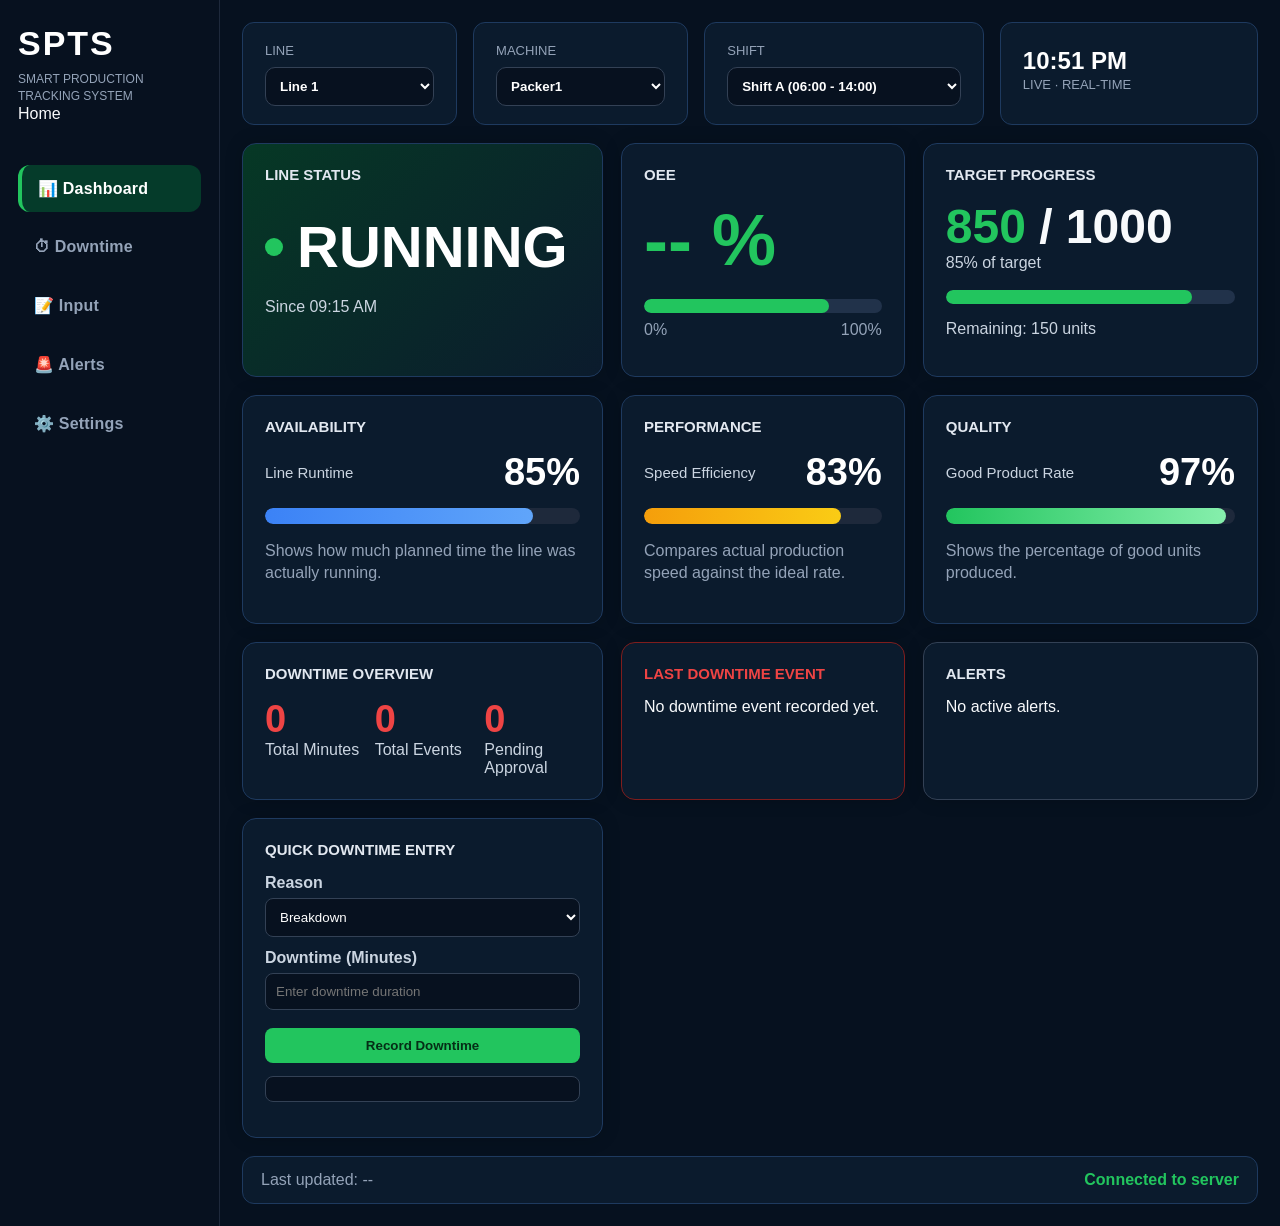
==== frontend/line.html @ 9ac6e08d "Completed Line UI, Supervisor, Manager dashboards" ====
<!DOCTYPE html>
<html lang="en">
<head>
  <meta charset="UTF-8" />
  <meta name="viewport" content="width=device-width, initial-scale=1.0" />
  <title>SPTS Line UI</title>
  <link rel="stylesheet" href="style.css" />
</head>
<body class="line-page">

  <aside class="line-sidebar">
    <div class="brand">
      <div class="brand-logo">SPTS</div>
      <div class="brand-subtitle">Smart Production<br />Tracking System</div>
    </div>
Home</a>
  <nav class="side-nav">
  <a class="active" href="#dashboard">📊 Dashboard</a>
  <a href="#downtime">⏱ Downtime</a>
  <a href="#input">📝 Input</a>
  <a href="#alerts">🚨 Alerts</a>
  <a href="#settings">⚙️ Settings</a>
</nav>
  </aside>

  <main class="line-main">

    <section class="top-bar" id="dashboard">
  <div class="top-card">
    <span>Line</span>
    <select id="selectedLine" onchange="updateMachineOptions(); loadLineUI();">
      <option value="Line1">Line 1</option>
      <option value="Line2">Line 2</option>
      <option value="Line3">Line 3</option>
    </select>
  </div>

  <div class="top-card">
    <span>Machine</span>
    <select id="selectedMachine">
      <option value="Packer1">Packer 1</option>
      <option value="Mixer1">Mixer 1</option>
      <option value="Filler1">Filler 1</option>
    </select>
  </div>

  <div class="top-card">
    <span>Shift</span>
    <select id="selectedShift">
      <option value="A">Shift A (06:00 - 14:00)</option>
      <option value="B">Shift B (14:00 - 22:00)</option>
      <option value="C">Shift C (22:00 - 06:00)</option>
    </select>
  </div>

  <div class="top-card live-card">
    <strong id="currentTime">--:--</strong>
    <span>LIVE · Real-time</span>
  </div>
</section>

    <section class="line-grid">

      <div class="panel status-panel">
        <div class="panel-title">Line Status</div>
        <div class="status-large" id="lineStatus">
  <span class="pulse-dot"></span>
  RUNNING
</div>
        <div class="status-sub">Since 09:15 AM</div>
      </div>

      <div class="panel oee-panel">
        <div class="panel-title">OEE</div>
        <div class="oee-number" id="oeeDisplay">-- %</div>
        <div class="progress-track">
          <div class="progress-fill" id="oeeProgress"></div>
        </div>
        <div class="progress-labels">
          <span>0%</span>
          <span>100%</span>
        </div>
      </div>

      <div class="panel target-panel">
        <div class="panel-title">Target Progress</div>
        <div class="target-number"><span>850</span> / 1000</div>
        <div class="target-sub">85% of target</div>
        <div class="progress-track">
          <div class="progress-fill target-fill"></div>
        </div>
        <p>Remaining: 150 units</p>
      </div>

      <div class="panel kpi-bar-panel">
  <div class="panel-title">Availability</div>
  <div class="kpi-row">
    <span>Line Runtime</span>
    <strong id="availabilityValue">85%</strong>
  </div>
  <div class="kpi-track">
    <div class="kpi-fill availability-fill" style="width: 85%;"></div>
  </div>
  <p>Shows how much planned time the line was actually running.</p>
</div>

      <div class="panel kpi-bar-panel">
  <div class="panel-title">Performance</div>
  <div class="kpi-row">
    <span>Speed Efficiency</span>
    <strong id="performanceValue">83%</strong>
  </div>
  <div class="kpi-track">
    <div class="kpi-fill performance-fill" style="width: 83%;"></div>
  </div>
  <p>Compares actual production speed against the ideal rate.</p>
</div>

      <div class="panel kpi-bar-panel">
  <div class="panel-title">Quality</div>
  <div class="kpi-row">
    <span>Good Product Rate</span>
    <strong id="qualityValue">97%</strong>
  </div>
  <div class="kpi-track">
    <div class="kpi-fill quality-fill" style="width: 97%;"></div>
  </div>
  <p>Shows the percentage of good units produced.</p>
</div>

      <div class="panel downtime-panel" id="downtime">
  <div class="panel-title">Downtime Overview</div>
  <div class="downtime-stats">
    <div>
      <strong id="downtime">0</strong>
      <span>Total Minutes</span>
    </div>
    <div>
      <strong id="totalEvents">0</strong>
      <span>Total Events</span>
    </div>
    <div>
      <strong id="pending">0</strong>
      <span>Pending Approval</span>
    </div>
  </div>
</div>

<div class="panel last-event-panel">
  <div class="panel-title danger">Last Downtime Event</div>
  <div id="latestEventBox">
    <p>No downtime event recorded yet.</p>
  </div>
</div>

<div class="panel alerts-panel" id="alerts">
  <div class="panel-title">Alerts</div>
  <div id="alertsBox">
    <p>No active alerts.</p>
  </div>
</div>

<div class="panel input-panel" id="input">
  <div class="panel-title">Quick Downtime Entry</div>

 

  <label>Reason</label>
  <select id="reason_code">
    <option>Breakdown</option>
    <option>Changeover</option>
    <option>Material Shortage</option>
    <option>Minor Stop</option>
  </select>

  <label>Downtime (Minutes)</label>
  <input id="minutes" type="number" placeholder="Enter downtime duration" />

  <button onclick="quickDowntime()">Record Downtime</button>

  <pre id="lineResult"></pre>
</div>

</section>

<footer class="line-footer">
  <span id="lastUpdated">Last updated: --</span>
  <span class="connected">Connected to server</span>
</footer>

</main>

<script src="script.js"></script>
</body>
</html>
---- frontend/style.css ----
/* -----------------------------
   General Pages
----------------------------- */
body {
  font-family: Arial, sans-serif;
  background: #f4f6f8;
  margin: 0;
  padding: 0;
  color: #222;
}

.container {
  max-width: 1000px;
  margin: 40px auto;
  padding: 20px;
}

h1 {
  margin-bottom: 8px;
}

.subtitle {
  margin-top: 0;
  margin-bottom: 30px;
  color: #666;
}

.card-grid {
  display: grid;
  grid-template-columns: repeat(auto-fit, minmax(240px, 1fr));
  gap: 20px;
}

.card-link {
  text-decoration: none;
  color: inherit;
}

.card {
  background: linear-gradient(135deg, #102033, #1e3a5f);
  color: #ffffff;
  border-radius: 12px;
  padding: 24px;
  box-shadow: 0 2px 10px rgba(0, 0, 0, 0.12);
  transition: transform 0.15s ease, box-shadow 0.15s ease;
  text-align: center;
}

.card h2,
.card p {
  color: #ffffff;
}

.card:hover {
  transform: translateY(-3px);
  box-shadow: 0 4px 14px rgba(0, 0, 0, 0.18);
}

.form-card,
.result-card,
.table-card {
  background: white;
  border-radius: 12px;
  padding: 24px;
  margin-top: 20px;
  box-shadow: 0 2px 10px rgba(0, 0, 0, 0.08);
}

label {
  display: block;
  margin-top: 12px;
  margin-bottom: 6px;
  font-weight: bold;
}

input,
select,
button,
textarea {
  width: 100%;
  padding: 10px;
  border: 1px solid #ccc;
  border-radius: 8px;
  box-sizing: border-box;
}

button {
  margin-top: 18px;
  background: #1f6feb;
  color: white;
  border: none;
  cursor: pointer;
  font-weight: bold;
}

button:hover {
  background: #1557b0;
}

.nav-link {
  display: inline-block;
  margin-bottom: 20px;
  color: #1f6feb;
  text-decoration: none;
}

pre {
  background: #f7f7f7;
  padding: 12px;
  border-radius: 8px;
  overflow-x: auto;
}

table {
  width: 100%;
  border-collapse: collapse;
  margin-top: 12px;
}

th,
td {
  border: 1px solid #ddd;
  padding: 10px;
  text-align: left;
}

th {
  background: #f0f3f6;
}

.status-approved {
  color: green;
  font-weight: bold;
}

.status-pending {
  color: #c27c00;
  font-weight: bold;
}

/* -----------------------------
   Line UI Page
----------------------------- */
body.line-page {
  background: #06111f;
  color: #f8fafc;
  display: flex;
  min-height: 100vh;
}

.line-sidebar {
  width: 220px;
  background: #07111f;
  border-right: 1px solid #1e293b;
  padding: 24px 18px;
  box-sizing: border-box;
}

.brand-logo {
  font-size: 34px;
  font-weight: 900;
  letter-spacing: 2px;
  color: #ffffff;
}

.brand-logo::after {
  content: "";
  color: #22c55e;
}

.brand-subtitle {
  margin-top: 8px;
  font-size: 12px;
  line-height: 1.4;
  color: #94a3b8;
  text-transform: uppercase;
}

.side-nav {
  margin-top: 42px;
  display: flex;
  flex-direction: column;
  gap: 12px;
}

.side-nav a {
  color: #94a3b8;
  text-decoration: none;
  padding: 14px 16px;
  border-radius: 12px;
}

.side-nav a.active,
.side-nav a:hover {
  background: #053b2a;
  color: #ffffff;
  border-left: 4px solid #22c55e;
}

.line-main {
  flex: 1;
  padding: 22px;
  box-sizing: border-box;
}

.top-bar {
  display: grid;
  grid-template-columns: 1fr 1fr 1.3fr 1.2fr;
  gap: 16px;
  margin-bottom: 18px;
}

.top-card {
  background: #0b1b2d;
  border: 1px solid #1e3a5f;
  border-radius: 12px;
  padding: 18px 22px;
}

.top-card span {
  color: #94a3b8;
  font-size: 13px;
  text-transform: uppercase;
}

.top-card strong {
  display: block;
  margin-top: 6px;
  font-size: 24px;
}

.live-card strong {
  color: #ffffff;
}

.line-grid {
  display: grid;
  grid-template-columns: 1.4fr 1.1fr 1.3fr;
  gap: 18px;
}

.panel {
  background: #0b1b2d;
  border: 1px solid #1e3a5f;
  border-radius: 14px;
  padding: 22px;
  box-sizing: border-box;
  box-shadow: 0 0 18px rgba(0, 0, 0, 0.18);
}

.panel-title {
  font-size: 15px;
  font-weight: 700;
  text-transform: uppercase;
  color: #e2e8f0;
  margin-bottom: 16px;
}

.panel-title.danger {
  color: #ef4444;
}

.status-panel {
  background: linear-gradient(135deg, #063825, #0b1b2d);
  min-height: 210px;
}

.status-large {
  font-size: 58px;
  font-weight: 900;
  margin-top: 30px;
  color: #ffffff;
}

.status-sub {
  margin-top: 18px;
  color: #cbd5e1;
}

.oee-number {
  font-size: 72px;
  font-weight: 900;
  color: #22c55e;
}

.progress-track {
  height: 14px;
  background: #21324a;
  border-radius: 999px;
  overflow: hidden;
  margin-top: 18px;
}

.progress-fill {
  width: 78%;
  height: 100%;
  background: #22c55e;
  border-radius: 999px;
}

.target-fill {
  width: 85%;
}

.progress-labels {
  display: flex;
  justify-content: space-between;
  color: #94a3b8;
  margin-top: 8px;
}

.target-number {
  font-size: 48px;
  font-weight: 900;
}

.target-number span {
  color: #22c55e;
}

.target-sub,
.target-panel p {
  color: #cbd5e1;
}

.metric-panel {
  min-height: 210px;
}

.circle-metric {
  width: 120px;
  height: 120px;
  border-radius: 50%;
  display: grid;
  place-items: center;
  margin: 12px auto 18px;
  font-size: 32px;
  font-weight: 800;
  border: 12px solid;
}

.circle-metric.blue {
  border-color: #3b82f6;
}

.circle-metric.yellow {
  border-color: #f59e0b;
}

.circle-metric.green {
  border-color: #22c55e;
}

.metric-panel p {
  color: #cbd5e1;
  margin: 8px 0;
}

.downtime-panel {
  grid-column: span 1;
}

.downtime-stats {
  display: grid;
  grid-template-columns: repeat(3, 1fr);
  gap: 14px;
}

.downtime-stats strong {
  display: block;
  font-size: 38px;
  color: #ef4444;
}

.downtime-stats span {
  color: #cbd5e1;
}

.last-event-panel {
  border-color: #7f1d1d;
}

.alerts-panel {
  border-color: #334155;
}

.input-panel {
  grid-column: span 1;
}

.input-panel label {
  color: #cbd5e1;
}

.input-panel input,
.input-panel select {
  background: #07111f;
  color: #ffffff;
  border: 1px solid #334155;
}

.input-panel button {
  background: #22c55e;
  color: #052e16;
}

.input-panel button:hover {
  background: #16a34a;
}

.input-panel pre {
  background: #07111f;
  color: #e2e8f0;
  border: 1px solid #334155;
  max-height: 180px;
}

.line-footer {
  margin-top: 18px;
  background: #0b1b2d;
  border: 1px solid #1e3a5f;
  border-radius: 12px;
  padding: 14px 18px;
  display: flex;
  justify-content: space-between;
  color: #94a3b8;
}

.connected {
  color: #22c55e;
  font-weight: bold;
}

.status {
  padding: 10px 18px;
  border-radius: 999px;
  font-weight: bold;
}

.status.running {
  background: #064e3b;
  color: #86efac;
}

.status.stopped {
  background: #7f1d1d;
  color: #fecaca;
}

@media (max-width: 1100px) {
  body.line-page {
    flex-direction: column;
  }

  .line-sidebar {
    width: 100%;
  }

  .top-bar,
  .line-grid {
    grid-template-columns: 1fr;
  }
}
/* Sidebar menu polish */
.side-nav a {
  display: flex;
  align-items: center;
  gap: 10px;
  font-weight: 600;
  letter-spacing: 0.2px;
}

/* Animated running status */
.status-large {
  display: flex;
  align-items: center;
  gap: 14px;
}

.pulse-dot {
  width: 18px;
  height: 18px;
  background: #22c55e;
  border-radius: 50%;
  display: inline-block;
  box-shadow: 0 0 0 rgba(34, 197, 94, 0.7);
  animation: pulseRunning 1.4s infinite;
}

@keyframes pulseRunning {
  0% {
    box-shadow: 0 0 0 0 rgba(34, 197, 94, 0.7);
  }
  70% {
    box-shadow: 0 0 0 18px rgba(34, 197, 94, 0);
  }
  100% {
    box-shadow: 0 0 0 0 rgba(34, 197, 94, 0);
  }
}
/* Sidebar menu polish */
.side-nav a {
  display: flex;
  align-items: center;
  gap: 10px;
  font-weight: 600;
  letter-spacing: 0.2px;
}

/* Animated running status */
.status-large {
  display: flex;
  align-items: center;
  gap: 14px;
}

.pulse-dot {
  width: 18px;
  height: 18px;
  background: #22c55e;
  border-radius: 50%;
  display: inline-block;
  box-shadow: 0 0 0 rgba(34, 197, 94, 0.7);
  animation: pulseRunning 1.4s infinite;
}

@keyframes pulseRunning {
  0% { box-shadow: 0 0 0 0 rgba(34, 197, 94, 0.7); }
  70% { box-shadow: 0 0 0 18px rgba(34, 197, 94, 0); }
  100% { box-shadow: 0 0 0 0 rgba(34, 197, 94, 0); }
}

.red-dot {
  background: #ef4444;
  animation: pulseAlert 1.2s infinite;
}

@keyframes pulseAlert {
  0% { box-shadow: 0 0 0 0 rgba(239, 68, 68, 0.8); }
  70% { box-shadow: 0 0 0 18px rgba(239, 68, 68, 0); }
  100% { box-shadow: 0 0 0 0 rgba(239, 68, 68, 0); }
}
.top-card select {
  width: 100%;
  margin-top: 8px;
  background: #07111f;
  color: #ffffff;
  border: 1px solid #334155;
  border-radius: 10px;
  padding: 10px;
  font-weight: bold;
}

.kpi-bar-panel {
  min-height: 210px;
}

.kpi-row {
  display: flex;
  justify-content: space-between;
  align-items: center;
  margin-bottom: 14px;
}

.kpi-row span {
  color: #cbd5e1;
  font-size: 15px;
}

.kpi-row strong {
  font-size: 38px;
  color: #ffffff;
}

.kpi-track {
  height: 16px;
  background: #1e293b;
  border-radius: 999px;
  overflow: hidden;
  margin-bottom: 14px;
}

.kpi-fill {
  height: 100%;
  border-radius: 999px;
}

.availability-fill {
  background: linear-gradient(90deg, #3b82f6, #60a5fa);
}

.performance-fill {
  background: linear-gradient(90deg, #f59e0b, #facc15);
}

.quality-fill {
  background: linear-gradient(90deg, #22c55e, #86efac);
}

.kpi-bar-panel p {
  color: #94a3b8;
  line-height: 1.4;
}
/* -----------------------------
   Manager Dashboard
----------------------------- */
body.manager-page {
  background: #f4f6f8;
  color: #111827;
}

.manager-container {
  max-width: 1200px;
  margin: 30px auto;
  padding: 20px;
}

.manager-header {
  display: flex;
  justify-content: space-between;
  align-items: center;
  background: #ffffff;
  border-radius: 14px;
  padding: 24px;
  box-shadow: 0 2px 12px rgba(0, 0, 0, 0.08);
}

.manager-header h1 {
  margin: 0;
}

.manager-header p {
  color: #6b7280;
  margin-bottom: 0;
}

.manager-header button {
  max-width: 220px;
}

.manager-kpi-grid {
  display: grid;
  grid-template-columns: repeat(4, 1fr);
  gap: 18px;
  margin-top: 22px;
}

.manager-kpi-card {
  background: #ffffff;
  border-radius: 14px;
  padding: 22px;
  box-shadow: 0 2px 12px rgba(0, 0, 0, 0.07);
  border-left: 6px solid #1f6feb;
}

.manager-kpi-card span {
  color: #6b7280;
  font-weight: bold;
  text-transform: uppercase;
  font-size: 13px;
}

.manager-kpi-card strong {
  display: block;
  font-size: 34px;
  margin-top: 10px;
}

.manager-kpi-card p {
  color: #6b7280;
  margin-bottom: 0;
}

.manager-panel {
  background: #ffffff;
  border-radius: 14px;
  padding: 24px;
  margin-top: 22px;
  box-shadow: 0 2px 12px rgba(0, 0, 0, 0.07);
}

.manager-panel h2 {
  margin-top: 0;
}

.manager-table {
  width: 100%;
  border-collapse: collapse;
}

.manager-table th {
  background: #0f172a;
  color: white;
}

.manager-table td,
.manager-table th {
  padding: 12px;
  border: 1px solid #e5e7eb;
}

.badge-good {
  color: #166534;
  background: #dcfce7;
  padding: 6px 10px;
  border-radius: 999px;
  font-weight: bold;
}

.badge-warning {
  color: #92400e;
  background: #fef3c7;
  padding: 6px 10px;
  border-radius: 999px;
  font-weight: bold;
}

.badge-danger {
  color: #991b1b;
  background: #fee2e2;
  padding: 6px 10px;
  border-radius: 999px;
  font-weight: bold;
}

.insight-panel {
  border-left: 6px solid #22c55e;
}

@media (max-width: 900px) {
  .manager-header {
    flex-direction: column;
    align-items: flex-start;
  }

  .manager-kpi-grid {
    grid-template-columns: 1fr;
  }
}
/* -----------------------------
   Manager Dashboard v2
----------------------------- */
.manager-metrics-grid {
  display: grid;
  grid-template-columns: 1.2fr 1fr;
  gap: 18px;
  margin-top: 22px;
}

.oee-focus {
  border-left-color: #22c55e;
}

.manager-bar-row {
  display: flex;
  justify-content: space-between;
  align-items: center;
  margin-top: 18px;
  margin-bottom: 8px;
}

.manager-bar-row span {
  font-weight: bold;
  color: #374151;
}

.manager-bar-row strong {
  font-size: 22px;
}

.manager-bar-track {
  height: 14px;
  background: #e5e7eb;
  border-radius: 999px;
  overflow: hidden;
}

.manager-bar-fill {
  height: 100%;
  width: 0%;
  border-radius: 999px;
  transition: width 0.4s ease;
}

.reason-grid {
  display: grid;
  grid-template-columns: repeat(auto-fit, minmax(160px, 1fr));
  gap: 14px;
}

.reason-card {
  background: #f9fafb;
  border: 1px solid #e5e7eb;
  border-radius: 12px;
  padding: 16px;
}

.reason-card span {
  color: #6b7280;
  font-weight: bold;
  font-size: 13px;
  text-transform: uppercase;
}

.reason-card strong {
  display: block;
  margin-top: 8px;
  font-size: 28px;
}

.risk-high {
  color: #991b1b;
}

.risk-medium {
  color: #92400e;
}

.risk-low {
  color: #166534;
}

@media (max-width: 900px) {
  .manager-metrics-grid {
    grid-template-columns: 1fr;
  }
}


/* -----------------------------
   Supervisor Dashboard
----------------------------- */
body.supervisor-page {

  background: #eef2f7;
  color: #111827;
}

.supervisor-container {
  max-width: 1200px;
  margin: 30px auto;
  padding: 20px;
}

.supervisor-header {
  display: flex;
  justify-content: space-between;
  align-items: center;
  background: #ffffff;
  border-radius: 14px;
  padding: 24px;
  box-shadow: 0 2px 12px rgba(0, 0, 0, 0.07);
  border-left: 6px solid #f59e0b;
}

.supervisor-header h1 {
  margin: 0;
}

.supervisor-header p {
  color: #6b7280;
  margin-bottom: 0;
}

.supervisor-actions button {
  max-width: 180px;
}

.supervisor-kpi-grid {
  display: grid;
  grid-template-columns: repeat(3, 1fr);
  gap: 18px;
  margin-top: 22px;
}

.supervisor-kpi-card {
  background: #ffffff;
  border-radius: 14px;
  padding: 22px;
  box-shadow: 0 2px 12px rgba(0, 0, 0, 0.07);
  border-left: 6px solid #1f6feb;
}

.supervisor-kpi-card.urgent {
  border-left-color: #ef4444;
}

.supervisor-kpi-card span {
  color: #6b7280;
  font-weight: bold;
  text-transform: uppercase;
  font-size: 13px;
}

.supervisor-kpi-card strong {
  display: block;
  font-size: 34px;
  margin-top: 10px;
}

.supervisor-kpi-card p {
  color: #6b7280;
  margin-bottom: 0;
}

.supervisor-grid {
  display: grid;
  grid-template-columns: 1.5fr 1fr;
  gap: 18px;
  margin-top: 22px;
}

.supervisor-panel {
  background: #ffffff;
  border-radius: 14px;
  padding: 24px;
  box-shadow: 0 2px 12px rgba(0, 0, 0, 0.07);
}

.supervisor-panel h2 {
  margin-top: 0;
}

.result-panel {
  margin-top: 22px;
}

.supervisor-table {
  width: 100%;
  border-collapse: collapse;
}

.supervisor-table th {
  background: #111827;
  color: white;
}

.supervisor-table td,
.supervisor-table th {
  padding: 12px;
  border: 1px solid #e5e7eb;
}

.approve-btn {
  background: #16a34a;
  color: white;
  padding: 8px 12px;
  border-radius: 8px;
  border: none;
  cursor: pointer;
}

.approve-btn:hover {
  background: #15803d;
}

.message-card {
  background: #f9fafb;
  border: 1px solid #e5e7eb;
  border-left: 5px solid #f59e0b;
  border-radius: 12px;
  padding: 14px;
  margin-bottom: 12px;
}

.message-card strong {
  display: block;
  margin-bottom: 6px;
}

.message-card p {
  color: #4b5563;
  margin: 4px 0;
}

@media (max-width: 900px) {
  .supervisor-header {
    flex-direction: column;
    align-items: flex-start;
  }

  .supervisor-kpi-grid,
  .supervisor-grid {
    grid-template-columns: 1fr;
  }
}
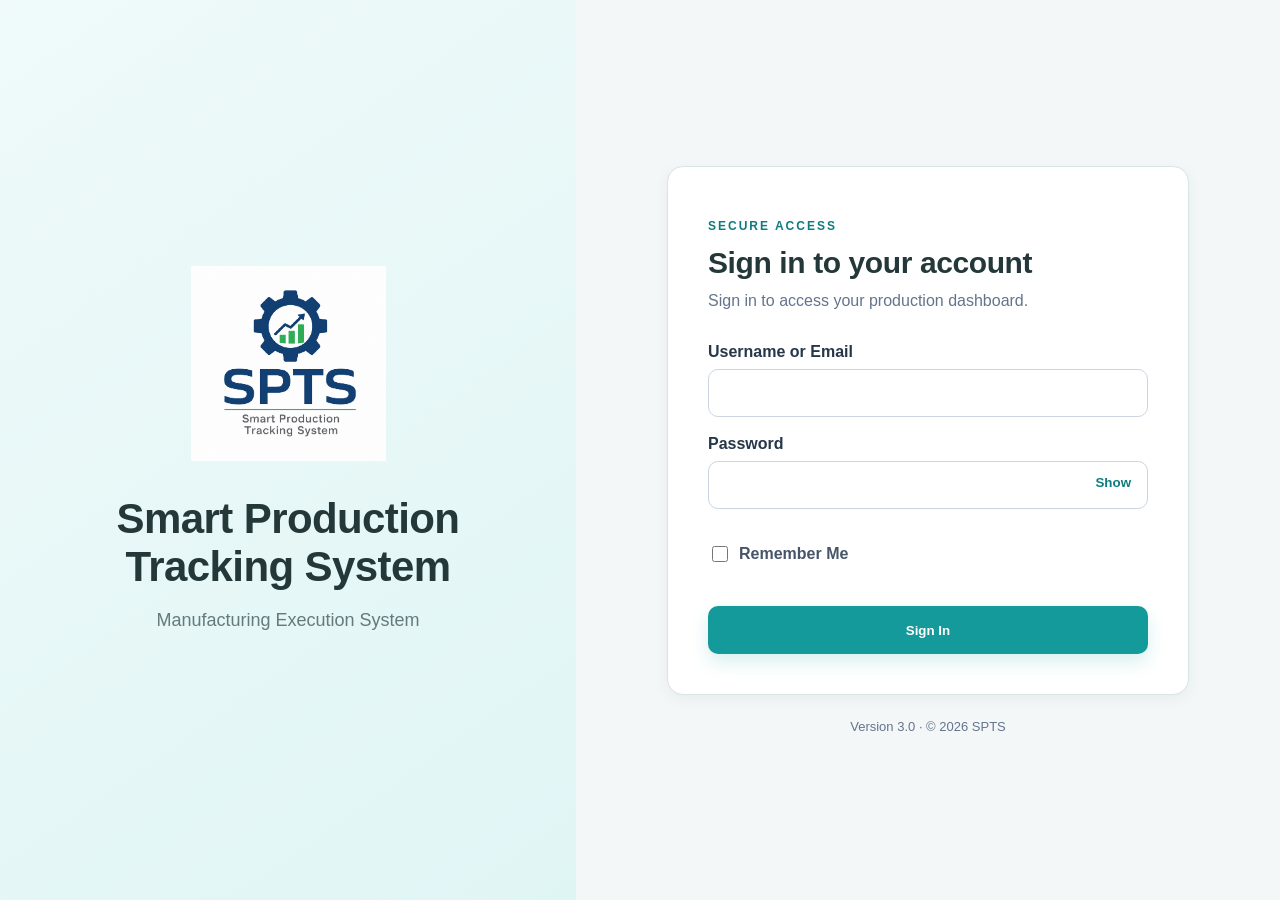
==== commit 98d6e304: "docs: prepare SPTS Industrial IoT portfolio release" ====
--- a/frontend/line.html
+++ b/frontend/line.html
@@ -4,16 +4,15 @@
   <meta charset="UTF-8" />
   <meta name="viewport" content="width=device-width, initial-scale=1.0" />
   <title>SPTS Line UI</title>
-  <link rel="stylesheet" href="style.css" />
+  <link rel="stylesheet" href="style.css?v=live-line-r2" />
 </head>
-<body class="line-page">
+<body class="line-page auth-pending">
 
   <aside class="line-sidebar">
     <div class="brand">
       <div class="brand-logo">SPTS</div>
       <div class="brand-subtitle">Smart Production<br />Tracking System</div>
     </div>
-Home</a>
   <nav class="side-nav">
   <a class="active" href="#dashboard">📊 Dashboard</a>
   <a href="#downtime">⏱ Downtime</a>
@@ -24,6 +23,21 @@
   </aside>
 
   <main class="line-main">
+    <header class="app-dashboard-header">
+      <div class="dashboard-title">
+        <span class="dashboard-brand"><img src="assets/Logo.png" alt="SPTS logo" /></span>
+        <div><h1>Line Dashboard</h1><p>Real-time production monitoring and downtime entry</p></div>
+      </div>
+      <div class="dashboard-header-actions">
+        <nav class="role-navigation" data-role-navigation aria-label="Dashboard navigation"></nav>
+        <div class="dashboard-user">
+          <strong data-current-user>Loading user…</strong>
+          <span class="role-badge" data-current-role></span>
+          <span data-password-warning hidden>Password change is required for this account.</span>
+        </div>
+        <button type="button" onclick="logout()">Logout</button>
+      </div>
+    </header>
 
     <section class="top-bar" id="dashboard">
   <div class="top-card">
@@ -59,129 +73,151 @@
   </div>
 </section>
 
-    <section class="line-grid">
-
-      <div class="panel status-panel">
-        <div class="panel-title">Line Status</div>
-        <div class="status-large" id="lineStatus">
-  <span class="pulse-dot"></span>
-  RUNNING
-</div>
-        <div class="status-sub">Since 09:15 AM</div>
-      </div>
-
-      <div class="panel oee-panel">
-        <div class="panel-title">OEE</div>
-        <div class="oee-number" id="oeeDisplay">-- %</div>
-        <div class="progress-track">
-          <div class="progress-fill" id="oeeProgress"></div>
-        </div>
-        <div class="progress-labels">
-          <span>0%</span>
-          <span>100%</span>
-        </div>
-      </div>
-
-      <div class="panel target-panel">
-        <div class="panel-title">Target Progress</div>
-        <div class="target-number"><span>850</span> / 1000</div>
-        <div class="target-sub">85% of target</div>
-        <div class="progress-track">
-          <div class="progress-fill target-fill"></div>
-        </div>
-        <p>Remaining: 150 units</p>
-      </div>
-
-      <div class="panel kpi-bar-panel">
-  <div class="panel-title">Availability</div>
-  <div class="kpi-row">
-    <span>Line Runtime</span>
-    <strong id="availabilityValue">85%</strong>
-  </div>
-  <div class="kpi-track">
-    <div class="kpi-fill availability-fill" style="width: 85%;"></div>
-  </div>
-  <p>Shows how much planned time the line was actually running.</p>
-</div>
-
-      <div class="panel kpi-bar-panel">
-  <div class="panel-title">Performance</div>
-  <div class="kpi-row">
-    <span>Speed Efficiency</span>
-    <strong id="performanceValue">83%</strong>
-  </div>
-  <div class="kpi-track">
-    <div class="kpi-fill performance-fill" style="width: 83%;"></div>
-  </div>
-  <p>Compares actual production speed against the ideal rate.</p>
-</div>
-
-      <div class="panel kpi-bar-panel">
-  <div class="panel-title">Quality</div>
-  <div class="kpi-row">
-    <span>Good Product Rate</span>
-    <strong id="qualityValue">97%</strong>
-  </div>
-  <div class="kpi-track">
-    <div class="kpi-fill quality-fill" style="width: 97%;"></div>
-  </div>
-  <p>Shows the percentage of good units produced.</p>
-</div>
-
-      <div class="panel downtime-panel" id="downtime">
-  <div class="panel-title">Downtime Overview</div>
-  <div class="downtime-stats">
-    <div>
-      <strong id="downtime">0</strong>
-      <span>Total Minutes</span>
-    </div>
-    <div>
-      <strong id="totalEvents">0</strong>
-      <span>Total Events</span>
-    </div>
-    <div>
-      <strong id="pending">0</strong>
-      <span>Pending Approval</span>
-    </div>
-  </div>
-</div>
-
-<div class="panel last-event-panel">
-  <div class="panel-title danger">Last Downtime Event</div>
-  <div id="latestEventBox">
-    <p>No downtime event recorded yet.</p>
-  </div>
-</div>
-
-<div class="panel alerts-panel" id="alerts">
-  <div class="panel-title">Alerts</div>
-  <div id="alertsBox">
-    <p>No active alerts.</p>
-  </div>
-</div>
-
-<div class="panel input-panel" id="input">
-  <div class="panel-title">Quick Downtime Entry</div>
-
- 
-
-  <label>Reason</label>
-  <select id="reason_code">
-    <option>Breakdown</option>
-    <option>Changeover</option>
-    <option>Material Shortage</option>
-    <option>Minor Stop</option>
-  </select>
-
-  <label>Downtime (Minutes)</label>
-  <input id="minutes" type="number" placeholder="Enter downtime duration" />
-
-  <button onclick="quickDowntime()">Record Downtime</button>
-
-  <pre id="lineResult"></pre>
-</div>
-
-</section>
+    <section class="line-grid hmi-monitoring" aria-label="Tabletop line monitoring">
+      <section id="liveLineStatusPanel" class="panel hmi-line-header live-line-status is-ready" aria-labelledby="lineMonitoringHeading">
+        <div>
+          <span class="hmi-eyebrow">Tabletop Line</span>
+          <h2 id="lineMonitoringHeading"><span id="trialLineId">LINE-01</span> Production Monitoring</h2>
+          <p id="liveLineMessage">Waiting for trial start</p>
+          <small>Event-derived monitoring only. The conveyor remains manually operated.</small>
+        </div>
+        <div class="hmi-header-status">
+          <span>Current Status</span>
+          <div class="live-status-value"><span id="liveLineIndicator" class="live-status-indicator" aria-hidden="true">●</span><strong id="trialLineStatus">READY</strong></div>
+          <small id="liveLineDowntimeElapsed" hidden>Active downtime 00:00:00</small>
+          <span id="lineStatus" hidden aria-hidden="true">READY</span>
+        </div>
+        <div class="hmi-header-event">
+          <span>Last PLC / Event</span>
+          <strong id="trialLastEvent">No events yet</strong>
+          <small id="trialUiVersion">SPTS tabletop UI version: live-line-r2</small>
+        </div>
+        <div id="liveLineFlow" class="live-line-flow" role="img" aria-label="Production flow: Input, Filler, Cartoner, Case Packer, Finished Case">
+          <div class="flow-track" aria-hidden="true"><i></i><i></i><i></i></div>
+          <div class="flow-stations">
+            <span class="flow-station flow-endpoint" data-flow-station="INPUT">Input</span><b>→</b>
+            <span class="flow-station" data-flow-station="FILLER">Filler</span><b>→</b>
+            <span class="flow-station" data-flow-station="CARTONER">Cartoner</span><b>→</b>
+            <span class="flow-station" data-flow-station="CASE_PACKER">Case Packer</span><b>→</b>
+            <span class="flow-station flow-endpoint" data-flow-station="FINISHED_GOODS">Finished Case</span>
+          </div>
+        </div>
+      </section>
+
+      <section class="hmi-section hmi-production" aria-labelledby="productionHeading">
+        <div class="hmi-section-heading"><h2 id="productionHeading">Production</h2><span>Current tabletop totals</span></div>
+        <div class="hmi-primary-grid">
+          <article class="hmi-metric-card"><span>Input Tubes</span><strong id="trialInputTubeCount">0</strong></article>
+          <article class="hmi-metric-card"><span>Finished Cases</span><strong id="trialFinishedCaseCount">0</strong></article>
+          <article class="hmi-metric-card"><span>Finished Tube Equivalent</span><strong id="trialFinishedTubeEquivalent">0</strong></article>
+          <article class="hmi-metric-card"><span>Unaccounted Tubes / WIP</span><strong id="trialUnaccountedTubes">0</strong></article>
+          <article class="hmi-metric-card"><span>Finalized Waste Tubes</span><strong id="trialFinalizedWaste">0</strong></article>
+          <article class="hmi-metric-card hmi-runtime-card"><span>Runtime</span><strong id="trialRuntimePrimary">00:00:00</strong></article>
+        </div>
+      </section>
+
+      <section class="hmi-section" aria-labelledby="machineHeading">
+        <div class="hmi-section-heading"><h2 id="machineHeading">Machine Status</h2><span>Blockage sensor condition</span></div>
+        <div class="hmi-machine-grid">
+          <article class="hmi-machine-card" data-machine-card="FILLER"><span>Filler Sensor</span><strong id="trialFillerSensor">CLEAR</strong><small data-machine-downtime="FILLER"></small></article>
+          <article class="hmi-machine-card" data-machine-card="CARTONER"><span>Cartoner Sensor</span><strong id="trialCartonerSensor">CLEAR</strong><small data-machine-downtime="CARTONER"></small></article>
+          <article class="hmi-machine-card" data-machine-card="CASE_PACKER"><span>Case Packer Sensor</span><strong id="trialCasePackerSensor">CLEAR</strong><small data-machine-downtime="CASE_PACKER"></small></article>
+        </div>
+      </section>
+
+      <section class="panel hmi-active-downtime" aria-labelledby="activeDowntimeHeading">
+        <div class="hmi-section-heading"><h2 id="activeDowntimeHeading">Active Downtime</h2><span>SPTS-detected operational condition</span></div>
+        <p id="trialNoActiveDowntime" class="hmi-empty-state">No active downtime</p>
+        <div id="trialActiveDowntime" class="trial-downtime-status" hidden>
+          <strong>Active Downtime: <span id="trialDowntimeStation">--</span></strong>
+          <span>Reason: <span id="trialDowntimeReason">--</span></span>
+          <span>Started At: <span id="trialDowntimeStartedAt">--</span></span>
+          <span>Elapsed: <span id="trialDowntimeElapsed">00:00:00</span></span>
+          <span class="visually-secondary">Expected Next State: <span id="trialExpectedStation">--</span></span>
+          <small>This status does not mean SPTS stopped or controlled the manual conveyor.</small>
+        </div>
+      </section>
+
+      <section class="hmi-section" aria-labelledby="oeeHeading">
+        <div class="hmi-section-heading"><h2 id="oeeHeading">Tabletop OEE</h2><span>Current run performance</span></div>
+        <div class="hmi-oee-grid">
+          <article class="hmi-oee-card"><span>Availability</span><strong id="availabilityValue">0%</strong><div class="kpi-track"><div class="kpi-fill availability-fill"></div></div></article>
+          <article class="hmi-oee-card"><span>Performance</span><strong id="performanceValue">0%</strong><div class="kpi-track"><div class="kpi-fill performance-fill"></div></div></article>
+          <article class="hmi-oee-card"><span>Quality</span><strong id="qualityValue">0%</strong><div class="kpi-track"><div class="kpi-fill quality-fill"></div></div></article>
+          <article class="hmi-oee-card hmi-overall-oee"><span>Overall OEE</span><strong id="oeeDisplay">Not started</strong><small id="trialOeeState" hidden>Waiting for trial start</small><div class="progress-track"><div class="progress-fill" id="oeeProgress"></div></div></article>
+        </div>
+      </section>
+
+      <section class="panel hmi-details" aria-labelledby="detailsHeading">
+        <div class="hmi-section-heading"><h2 id="detailsHeading">Trial Timing and Production Details</h2></div>
+        <div class="hmi-details-grid">
+          <div>
+            <h3>Trial Timing</h3>
+            <dl>
+              <div><dt>Trial Started At</dt><dd id="trialStartedAt">Not started</dd></div>
+              <div><dt>Trial Elapsed Time</dt><dd id="trialElapsedTime">00:00:00</dd></div>
+              <div><dt>Planned Time</dt><dd><span id="trialPlannedMinutes">0.00</span> min</dd></div>
+              <div><dt>Detected Downtime</dt><dd id="trialDetectedDowntime">0.00 min</dd></div>
+              <div><dt>Runtime</dt><dd id="trialRuntimeMinutes">0.00 min</dd></div>
+              <div><dt>Ideal Cycle Time</dt><dd id="trialIdealCycleDisplay">2.00 seconds</dd></div>
+            </dl>
+          </div>
+          <div>
+            <h3>Production Details</h3>
+            <dl>
+              <div><dt>Units per Case</dt><dd id="trialUnitsPerCase">12</dd></div>
+              <div><dt>Input Tubes</dt><dd id="trialDetailInputTubes">0</dd></div>
+              <div><dt>Finished Cases</dt><dd id="trialDetailFinishedCases">0</dd></div>
+              <div><dt>Finished Tube Equivalent</dt><dd id="trialDetailFinishedEquivalent">0</dd></div>
+              <div><dt>Unaccounted Tubes / WIP</dt><dd id="trialPotentialUnaccounted">0</dd></div>
+              <div><dt>Finalized Waste Tubes</dt><dd id="trialDetailFinalizedWaste">0</dd></div>
+            </dl>
+          </div>
+        </div>
+      </section>
+
+      <section class="panel trial-history hmi-history" aria-labelledby="historyHeading">
+        <div class="hmi-section-heading"><h2 id="historyHeading">Recent Trial Downtime</h2><span>Machine blockage events and approval state</span></div>
+        <div id="trialDowntimeHistory"><p>No trial downtime recorded.</p></div>
+      </section>
+
+      <section class="hmi-support-grid" aria-label="Additional line monitoring">
+        <div class="panel downtime-panel" id="downtimePanel"><div class="panel-title">Downtime Overview</div><div class="downtime-stats"><div><strong id="downtime">0</strong><span>Total Minutes</span></div><div><strong id="totalEvents">0</strong><span>Total Events</span></div><div><strong id="pending">0</strong><span>Pending Approval</span></div></div></div>
+        <div class="panel last-event-panel"><div class="panel-title danger">Last Downtime Event</div><div id="latestEventBox"><p>No downtime event recorded yet.</p></div></div>
+        <div class="panel alerts-panel" id="alerts"><div class="panel-title">Alerts</div><div id="alertsBox"><p>No active alerts.</p></div></div>
+        <div class="panel input-panel" id="input"><div class="panel-title">Quick Downtime Entry</div><label for="reason_code">Reason</label><select id="reason_code"><option>Breakdown</option><option>Changeover</option><option>Material Shortage</option><option>Minor Stop</option></select><label for="minutes">Downtime (Minutes)</label><input id="minutes" type="number" placeholder="Enter downtime duration" /><button id="downtimeSubmitButton" onclick="quickDowntime()">Record Downtime</button><div id="lineResult" class="user-alert" role="status" aria-live="polite" hidden></div></div>
+      </section>
+
+      <section class="panel hmi-development-controls" aria-labelledby="developmentHeading">
+        <div class="hmi-section-heading"><div><h2 id="developmentHeading">Development Simulator — Temporary</h2><p>These controls are for software testing only. During the physical trial, events will be generated automatically by the Raspberry Pi sensor client.</p></div></div>
+        <div class="trial-actions">
+          <button type="button" data-trial-start onclick="startTabletopTrial()">Start Trial Run</button>
+          <button type="button" class="button-secondary" data-trial-reset onclick="resetTabletopTrial()">Reset Trial</button>
+          <button type="button" data-trial-finalize onclick="finalizeTabletopTrial()">Finalize Trial</button>
+          <button type="button" id="simulateTrialButton" data-trial-simulator onclick="simulateNextTrialEvent()">Simulate Next Station</button>
+          <button type="button" data-trial-simulator onclick="simulateCompleteSequence()">Complete Sequence</button>
+        </div>
+        <div class="trial-simulator-controls" data-trial-simulator>
+          <button type="button" onclick="simulateTrialEvent('INPUT_TUBE')">Input Tube Detected</button>
+          <button type="button" onclick="simulateTrialEvent('FILLER_ACTIVE')">Filler Sensor Active</button>
+          <button type="button" onclick="simulateTrialEvent('FILLER_CLEAR')">Filler Sensor Clear</button>
+          <button type="button" onclick="simulateTrialEvent('CARTONER_ACTIVE')">Cartoner Sensor Active</button>
+          <button type="button" onclick="simulateTrialEvent('CARTONER_CLEAR')">Cartoner Sensor Clear</button>
+          <button type="button" onclick="simulateTrialEvent('CASE_PACKER_ACTIVE')">Case Packer Sensor Active</button>
+          <button type="button" onclick="simulateTrialEvent('CASE_PACKER_CLEAR')">Case Packer Sensor Clear</button>
+          <button type="button" onclick="simulateTrialEvent('FINISHED_CASE')">Finished Case Detected</button>
+        </div>
+        <div class="trial-reject-control" data-trial-reject>
+          <strong>Trial OEE Inputs</strong>
+          <label for="trialStartingInputQuantity">Starting Input Quantity (tubes)</label><input id="trialStartingInputQuantity" type="number" min="1" step="1" value="50" />
+          <label for="trialIdealCycleTime">Ideal Cycle Time (seconds per tube)</label><input id="trialIdealCycleTime" type="number" min="0.001" step="0.001" value="2" />
+          <label for="trialRejectCount">Confirmed Reject (legacy/testing only; excluded from tabletop OEE)</label><input id="trialRejectCount" type="number" min="0" value="0" />
+          <button type="button" onclick="saveTrialConfiguration()">Save Trial Configuration</button>
+        </div>
+        <div id="trialSequenceWarning" class="user-alert warning" hidden></div>
+        <div id="trialResult" class="user-alert" role="status" aria-live="polite" hidden></div>
+      </section>
+    </section>
 
 <footer class="line-footer">
   <span id="lastUpdated">Last updated: --</span>
@@ -190,6 +226,11 @@
 
 </main>
 
-<script src="script.js"></script>
+<script src="config.js"></script>
+<script src="auth.js"></script>
+<script>
+  window.sptsAuthReady = requireLogin();
+</script>
+<script src="script.js?v=live-line-r2"></script>
 </body>
-</html>+</html>
--- a/frontend/style.css
+++ b/frontend/style.css
@@ -828,45 +828,97 @@
 
 
 /* -----------------------------
-   Supervisor Dashboard
+   Supervisor Dashboard - Updated
 ----------------------------- */
 body.supervisor-page {
-
-  background: #eef2f7;
-  color: #111827;
+  background: #06111f;
+  color: #f8fafc;
 }
 
 .supervisor-container {
-  max-width: 1200px;
-  margin: 30px auto;
-  padding: 20px;
+  max-width: 1400px;
+  margin: 24px auto;
+  padding: 22px;
+}
+
+.supervisor-container .nav-link {
+  color: #60a5fa;
+  font-weight: 600;
+}
+
+.supervisor-header,
+.supervisor-filter-bar,
+.supervisor-panel,
+.supervisor-kpi-card {
+  background: #0b1b2d;
+  border: 1px solid #1e3a5f;
+  border-radius: 16px;
+  box-shadow: 0 0 18px rgba(0, 0, 0, 0.18);
 }
 
 .supervisor-header {
   display: flex;
   justify-content: space-between;
   align-items: center;
-  background: #ffffff;
-  border-radius: 14px;
-  padding: 24px;
-  box-shadow: 0 2px 12px rgba(0, 0, 0, 0.07);
   border-left: 6px solid #f59e0b;
+  padding: 26px;
 }
 
 .supervisor-header h1 {
+  color: #ffffff;
   margin: 0;
+  font-size: 34px;
 }
 
 .supervisor-header p {
-  color: #6b7280;
-  margin-bottom: 0;
+  color: #94a3b8;
 }
 
 .supervisor-actions button {
-  max-width: 180px;
-}
-
-.supervisor-kpi-grid {
+  max-width: 220px;
+  background: #1f6feb;
+  border-radius: 10px;
+}
+
+.supervisor-filter-bar {
+  display: grid;
+  grid-template-columns: 1fr 1fr 1fr;
+  gap: 18px;
+  margin-top: 20px;
+  padding: 18px;
+}
+
+.supervisor-filter-bar label {
+  color: #94a3b8;
+  font-size: 13px;
+  text-transform: uppercase;
+}
+
+.supervisor-filter-bar select {
+  background: #07111f;
+  color: #ffffff;
+  border: 1px solid #334155;
+  border-radius: 10px;
+}
+
+.supervisor-live-status {
+  display: flex;
+  align-items: center;
+  justify-content: center;
+  color: #22c55e;
+  font-weight: 800;
+  text-transform: uppercase;
+}
+
+.status-dot {
+  width: 12px;
+  height: 12px;
+  background: #22c55e;
+  border-radius: 50%;
+  margin-right: 10px;
+}
+
+.supervisor-kpi-grid.enhanced {
   display: grid;
   grid-template-columns: repeat(3, 1fr);
   gap: 18px;
@@ -874,19 +926,24 @@
 }
 
 .supervisor-kpi-card {
-  background: #ffffff;
-  border-radius: 14px;
-  padding: 22px;
-  box-shadow: 0 2px 12px rgba(0, 0, 0, 0.07);
   border-left: 6px solid #1f6feb;
+  padding: 24px;
 }
 
 .supervisor-kpi-card.urgent {
   border-left-color: #ef4444;
 }
 
+.supervisor-kpi-card.warning {
+  border-left-color: #f59e0b;
+}
+
+.supervisor-kpi-card.success {
+  border-left-color: #22c55e;
+}
+
 .supervisor-kpi-card span {
-  color: #6b7280;
+  color: #94a3b8;
   font-weight: bold;
   text-transform: uppercase;
   font-size: 13px;
@@ -894,13 +951,96 @@
 
 .supervisor-kpi-card strong {
   display: block;
-  font-size: 34px;
+  font-size: 42px;
   margin-top: 10px;
+  color: #ffffff;
 }
 
 .supervisor-kpi-card p {
-  color: #6b7280;
-  margin-bottom: 0;
+  color: #cbd5e1;
+}
+
+/* OEE Snapshot */
+.supervisor-oee-panel {
+  margin-top: 22px;
+  border-left: 6px solid #22c55e;
+}
+
+.supervisor-oee-layout {
+  display: grid;
+  grid-template-columns: 0.8fr 1.6fr;
+  gap: 24px;
+  align-items: center;
+}
+
+.supervisor-oee-main,
+.supervisor-kpi-bars {
+  background: #07111f;
+  border: 1px solid #334155;
+  border-radius: 16px;
+  padding: 22px;
+}
+
+.supervisor-oee-main span {
+  color: #94a3b8;
+  text-transform: uppercase;
+  font-weight: bold;
+}
+
+.supervisor-oee-main strong {
+  display: block;
+  font-size: 64px;
+  color: #22c55e;
+  margin-top: 8px;
+}
+
+.supervisor-oee-main p {
+  color: #cbd5e1;
+}
+
+.supervisor-bar-row {
+  display: flex;
+  justify-content: space-between;
+  margin: 16px 0 8px;
+}
+
+.supervisor-bar-row span {
+  color: #cbd5e1;
+  font-weight: bold;
+}
+
+.supervisor-bar-row strong {
+  color: #ffffff;
+  font-size: 22px;
+}
+
+.supervisor-bar-track {
+  width: 100%;
+  height: 16px;
+  background: #1e293b;
+  border-radius: 999px;
+  overflow: hidden;
+  margin-bottom: 14px;
+}
+
+.supervisor-bar-fill {
+  height: 100%;
+  width: 0%;
+  min-width: 8px;
+  border-radius: 999px;
+  transition: width 0.4s ease;
+}
+
+#supervisorAvailabilityBar {
+  background: linear-gradient(90deg, #3b82f6, #60a5fa);
+}
+
+#supervisorPerformanceBar {
+  background: linear-gradient(90deg, #f59e0b, #facc15);
+}
+
+#supervisorQualityBar {
+  background: linear-gradient(90deg, #22c55e, #86efac);
 }
 
 .supervisor-grid {
@@ -910,77 +1050,1592 @@
   margin-top: 22px;
 }
 
+.supervisor-grid.lower-grid {
+  grid-template-columns: 1fr 1fr;
+}
+
 .supervisor-panel {
-  background: #ffffff;
-  border-radius: 14px;
   padding: 24px;
-  box-shadow: 0 2px 12px rgba(0, 0, 0, 0.07);
 }
 
 .supervisor-panel h2 {
+  color: #ffffff;
   margin-top: 0;
 }
 
-.result-panel {
-  margin-top: 22px;
-}
-
-.supervisor-table {
-  width: 100%;
-  border-collapse: collapse;
+.panel-title-row {
+  display: flex;
+  justify-content: space-between;
+  align-items: center;
+}
+
+.panel-badge {
+  background: #07111f;
+  border: 1px solid #334155;
+  color: #94a3b8;
+  padding: 6px 10px;
+  border-radius: 999px;
+  font-size: 12px;
+  font-weight: bold;
 }
 
 .supervisor-table th {
-  background: #111827;
-  color: white;
+  background: #07111f;
+  color: #f8fafc;
+}
+
+.supervisor-table td {
+  background: #0f172a;
+  color: #e2e8f0;
 }
 
 .supervisor-table td,
 .supervisor-table th {
-  padding: 12px;
-  border: 1px solid #e5e7eb;
+  border: 1px solid #334155;
+  padding: 13px;
 }
 
 .approve-btn {
-  background: #16a34a;
-  color: white;
-  padding: 8px 12px;
-  border-radius: 8px;
-  border: none;
-  cursor: pointer;
-}
-
-.approve-btn:hover {
-  background: #15803d;
+  background: #22c55e;
+  color: #052e16;
+  font-weight: 800;
+}
+
+.message-card,
+.activity-item,
+#supervisorResult {
+  background: #07111f;
+  border: 1px solid #334155;
+  color: #cbd5e1;
 }
 
 .message-card {
-  background: #f9fafb;
-  border: 1px solid #e5e7eb;
   border-left: 5px solid #f59e0b;
+  border-radius: 14px;
+  padding: 16px;
+  margin-bottom: 12px;
+}
+
+.activity-feed {
+  display: flex;
+  flex-direction: column;
+  gap: 12px;
+}
+
+.activity-item {
+  border-left: 4px solid #22c55e;
   border-radius: 12px;
   padding: 14px;
-  margin-bottom: 12px;
-}
-
-.message-card strong {
-  display: block;
-  margin-bottom: 6px;
-}
-
-.message-card p {
-  color: #4b5563;
-  margin: 4px 0;
+}
+
+#supervisorResult {
+  max-height: 280px;
 }
 
 @media (max-width: 900px) {
-  .supervisor-header {
+  .supervisor-header,
+  .supervisor-oee-layout {
+    grid-template-columns: 1fr;
     flex-direction: column;
     align-items: flex-start;
   }
 
-  .supervisor-kpi-grid,
-  .supervisor-grid {
+  .supervisor-filter-bar,
+  .supervisor-kpi-grid.enhanced,
+  .supervisor-grid,
+  .supervisor-grid.lower-grid {
     grid-template-columns: 1fr;
   }
-}       +}
+
+body.auth-pending {
+  visibility: hidden;
+}
+
+.dashboard-auth-bar,
+.dashboard-header-actions,
+.dashboard-user {
+  display: flex;
+  align-items: center;
+  gap: 12px;
+}
+
+.dashboard-auth-bar {
+  justify-content: space-between;
+  background: #0b1b2d;
+  border: 1px solid #1e3a5f;
+  border-radius: 12px;
+  padding: 12px 18px;
+  margin-bottom: 18px;
+}
+
+.dashboard-auth-bar > div,
+.dashboard-user {
+  flex-direction: column;
+  align-items: flex-start;
+}
+
+.dashboard-auth-bar button,
+.dashboard-header-actions button {
+  width: auto;
+  min-width: 100px;
+  margin-top: 0;
+}
+
+[data-password-warning] {
+  color: #fbbf24;
+  font-size: 13px;
+  font-weight: 700;
+}
+
+/* -----------------------------
+   Login
+----------------------------- */
+body.login-page {
+  min-height: 100vh;
+  background: #06111f;
+}
+
+.login-shell {
+  min-height: 100vh;
+  display: grid;
+  grid-template-columns: minmax(320px, 0.9fr) minmax(420px, 1.1fr);
+}
+
+.login-brand-panel {
+  display: grid;
+  place-items: center;
+  padding: 48px;
+  color: #fff;
+  background:
+    linear-gradient(145deg, rgba(6, 17, 31, 0.86), rgba(5, 59, 42, 0.9)),
+    repeating-linear-gradient(90deg, transparent 0 47px, rgba(255,255,255,.035) 48px);
+}
+
+.login-brand-content {
+  max-width: 430px;
+}
+
+.login-logo {
+  max-width: 180px;
+  max-height: 100px;
+  object-fit: contain;
+}
+
+.login-brand-content h1 {
+  margin: 8px 0;
+  font-size: clamp(54px, 8vw, 88px);
+  letter-spacing: 5px;
+}
+
+.login-brand-content > p:last-child {
+  color: #cbd5e1;
+  font-size: 20px;
+}
+
+.login-eyebrow {
+  color: #22c55e;
+  font-size: 12px;
+  font-weight: 800;
+  letter-spacing: 2px;
+  text-transform: uppercase;
+}
+
+.login-form-panel {
+  display: grid;
+  place-items: center;
+  align-content: center;
+  padding: 40px 24px;
+  background: #f4f6f8;
+}
+
+.login-card {
+  width: min(100%, 440px);
+  padding: 36px;
+  background: #fff;
+  border-radius: 18px;
+  box-shadow: 0 24px 60px rgba(6, 17, 31, 0.18);
+}
+
+.login-card h2 {
+  margin: 4px 0;
+  font-size: 32px;
+  color: #102033;
+}
+
+.login-intro {
+  margin-bottom: 26px;
+  color: #64748b;
+}
+
+.login-card input {
+  min-height: 46px;
+}
+
+.password-field {
+  position: relative;
+}
+
+.password-field input {
+  padding-right: 74px;
+}
+
+.password-toggle {
+  position: absolute;
+  top: 5px;
+  right: 5px;
+  width: auto;
+  margin: 0;
+  padding: 9px 12px;
+  background: transparent;
+  color: #1f6feb;
+}
+
+.password-toggle:hover {
+  background: #eff6ff;
+}
+
+.login-options {
+  margin-top: 14px;
+}
+
+.remember-label {
+  display: inline-flex;
+  align-items: center;
+  gap: 8px;
+  margin: 0;
+  color: #475569;
+}
+
+.remember-label input {
+  width: 16px;
+  min-height: auto;
+}
+
+.login-submit {
+  min-height: 48px;
+  background: #0f6b4c;
+}
+
+.login-submit:hover {
+  background: #09563c;
+}
+
+.login-submit:disabled {
+  cursor: wait;
+  opacity: .72;
+}
+
+.login-message {
+  margin: 18px 0;
+  padding: 12px 14px;
+  border-left: 4px solid #dc2626;
+  border-radius: 8px;
+  background: #fef2f2;
+  color: #991b1b;
+}
+
+.login-footer {
+  margin-top: 22px;
+  color: #64748b;
+  font-size: 13px;
+}
+
+@media (max-width: 800px) {
+  .login-shell {
+    grid-template-columns: 1fr;
+  }
+
+  .login-brand-panel {
+    min-height: 230px;
+    padding: 30px 24px;
+  }
+
+  .login-brand-content h1 {
+    font-size: 48px;
+  }
+
+  .login-form-panel {
+    padding: 30px 18px;
+  }
+
+  .login-card {
+    padding: 26px;
+  }
+
+  .dashboard-header-actions {
+    width: 100%;
+    flex-wrap: wrap;
+  }
+}
+
+/* -----------------------------
+   Shared UI consistency
+----------------------------- */
+input:focus-visible,
+select:focus-visible,
+button:focus-visible,
+a:focus-visible {
+  outline: 3px solid #60a5fa;
+  outline-offset: 3px;
+}
+
+button:disabled {
+  cursor: wait;
+  opacity: 0.65;
+}
+
+.app-dashboard-header,
+.dashboard-title,
+.dashboard-header-actions,
+.dashboard-user {
+  display: flex;
+  align-items: center;
+  gap: 14px;
+}
+
+.app-dashboard-header {
+  justify-content: space-between;
+  margin-bottom: 20px;
+  padding: 20px;
+  border: 1px solid #1e3a5f;
+  border-radius: 14px;
+  background: #0b1b2d;
+  box-shadow: 0 8px 24px rgba(0, 0, 0, .16);
+}
+
+.dashboard-title h1,
+.dashboard-title p {
+  margin: 0;
+}
+
+.app-dashboard-header h1 {
+  color: #fff;
+}
+
+.dashboard-title p {
+  margin-top: 5px;
+  color: #94a3b8;
+}
+
+.dashboard-brand {
+  display: grid;
+  place-items: center;
+  min-width: 62px;
+  min-height: 50px;
+  padding: 0 10px;
+  border: 2px solid #22c55e;
+  border-radius: 10px;
+  color: #fff;
+  font-weight: 900;
+  letter-spacing: 1px;
+}
+
+.dashboard-user {
+  flex-direction: column;
+  align-items: flex-start;
+  gap: 4px;
+}
+
+.app-dashboard-header button {
+  width: auto;
+  min-width: 96px;
+  margin: 0;
+}
+
+.role-navigation {
+  display: flex;
+  flex-wrap: wrap;
+  gap: 8px;
+}
+
+.role-navigation a {
+  padding: 8px 11px;
+  border-radius: 8px;
+  color: #cbd5e1;
+  text-decoration: none;
+  font-size: 13px;
+  font-weight: 700;
+}
+
+.role-navigation a:hover,
+.role-navigation a[aria-current="page"] {
+  background: #1e3a5f;
+  color: #fff;
+}
+
+.role-badge,
+.status-badge {
+  display: inline-flex;
+  width: fit-content;
+  padding: 5px 9px;
+  border-radius: 999px;
+  font-size: 11px;
+  font-weight: 800;
+  letter-spacing: .4px;
+  text-transform: uppercase;
+}
+
+.role-badge {
+  background: #dbeafe;
+  color: #1e40af;
+}
+
+.status-badge.approved {
+  background: #dcfce7;
+  color: #166534;
+}
+
+.status-badge.pending {
+  background: #fef3c7;
+  color: #92400e;
+}
+
+.status-badge.rejected {
+  background: #fee2e2;
+  color: #991b1b;
+}
+
+.user-alert {
+  margin-top: 16px;
+  padding: 16px;
+  border: 1px solid #334155;
+  border-left-width: 5px;
+  border-radius: 12px;
+  background: #07111f;
+  color: #e2e8f0;
+  white-space: normal;
+}
+
+.user-alert p {
+  margin: 8px 0 0;
+}
+
+.user-alert.success { border-left-color: #22c55e; background: #052e24; }
+.user-alert.warning { border-left-color: #f59e0b; background: #3b2a08; }
+.user-alert.error { border-left-color: #ef4444; background: #3f1518; }
+.user-alert.neutral { border-left-color: #60a5fa; }
+
+.empty-state {
+  padding: 24px;
+  border: 1px dashed #475569;
+  border-radius: 12px;
+  color: #94a3b8;
+  text-align: center;
+}
+
+.manager-panel,
+.supervisor-panel {
+  overflow-x: auto;
+}
+
+.manager-table,
+.supervisor-table {
+  min-width: 700px;
+}
+
+.manager-table td,
+.supervisor-table td {
+  vertical-align: middle;
+  overflow-wrap: anywhere;
+}
+
+.approve-btn {
+  width: auto;
+  min-width: 88px;
+  margin: 0;
+}
+
+.login-logo {
+  width: min(100%, 280px);
+  max-width: none;
+  max-height: 150px;
+}
+
+.login-brand-content h1 {
+  max-width: 520px;
+  margin: 24px 0 8px;
+  font-size: clamp(30px, 4vw, 48px);
+  line-height: 1.08;
+  letter-spacing: -1px;
+}
+
+@media (max-width: 760px) {
+  .app-dashboard-header,
+  .dashboard-header-actions,
+  .dashboard-title {
+    align-items: flex-start;
+    flex-direction: column;
+  }
+
+  .dashboard-header-actions,
+  .role-navigation {
+    width: 100%;
+  }
+
+  .role-navigation a {
+    flex: 1 1 145px;
+    text-align: center;
+  }
+
+  .app-dashboard-header button {
+    width: 100%;
+  }
+
+  .line-main,
+  .manager-container,
+  .supervisor-container {
+    padding: 14px;
+  }
+}
+
+/* -----------------------------
+   Login presentation polish
+----------------------------- */
+body.login-page {
+  font-family: Inter, "Segoe UI", Roboto, Arial, sans-serif;
+}
+
+.login-brand-panel {
+  padding: 56px 48px;
+}
+
+.login-brand-content {
+  display: flex;
+  max-width: 560px;
+  flex-direction: column;
+  align-items: center;
+  justify-content: center;
+  text-align: center;
+}
+
+.login-logo {
+  width: min(100%, 360px);
+  height: auto;
+  max-height: 195px;
+  margin-bottom: 34px;
+  object-fit: contain;
+  background: transparent;
+}
+
+.login-brand-content h1 {
+  max-width: 500px;
+  margin: 0 0 16px;
+  font-size: clamp(28px, 3.4vw, 42px);
+  line-height: 1.15;
+  letter-spacing: -0.6px;
+}
+
+.login-brand-content > p:last-child {
+  margin: 0;
+  color: #cbd5e1;
+  font-size: 18px;
+  line-height: 1.5;
+}
+
+.login-form-panel {
+  padding: 48px 28px;
+}
+
+.login-card {
+  width: min(100%, 440px);
+  padding: 40px;
+  border: 1px solid #e8edf3;
+  border-radius: 16px;
+  box-shadow: 0 18px 48px rgba(15, 32, 51, 0.13);
+}
+
+.login-card h2 {
+  margin: 5px 0 8px;
+  font-size: 30px;
+  line-height: 1.2;
+  letter-spacing: -0.4px;
+}
+
+.login-intro {
+  margin: 0 0 30px;
+  line-height: 1.55;
+}
+
+.login-card label:not(.remember-label) {
+  margin-top: 18px;
+  margin-bottom: 8px;
+  color: #26374a;
+}
+
+.login-card input {
+  min-height: 48px;
+  border-color: #cbd5e1;
+  border-radius: 10px;
+  transition: border-color 160ms ease, box-shadow 160ms ease, background-color 160ms ease;
+}
+
+.login-card input:hover {
+  border-color: #94a3b8;
+}
+
+.login-card input:focus {
+  border-color: #1f6feb;
+  box-shadow: 0 0 0 4px rgba(31, 111, 235, 0.12);
+}
+
+.password-toggle,
+.login-submit {
+  transition: background-color 160ms ease, color 160ms ease, box-shadow 160ms ease, transform 160ms ease;
+}
+
+.login-submit {
+  margin-top: 24px;
+  border-radius: 10px;
+  box-shadow: 0 8px 18px rgba(15, 107, 76, 0.18);
+}
+
+.login-submit:hover:not(:disabled) {
+  transform: translateY(-1px);
+  box-shadow: 0 10px 22px rgba(15, 107, 76, 0.23);
+}
+
+.login-options {
+  margin-top: 18px;
+}
+
+.login-message {
+  border-radius: 10px;
+  box-shadow: 0 6px 16px rgba(153, 27, 27, 0.08);
+}
+
+.login-footer {
+  width: min(100%, 440px);
+  margin: 24px auto 0;
+  text-align: center;
+}
+
+@media (max-width: 900px) {
+  .login-shell {
+    grid-template-columns: 1fr;
+  }
+
+  .login-brand-panel {
+    min-height: 300px;
+    padding: 40px 24px;
+  }
+
+  .login-logo {
+    width: min(78vw, 310px);
+    max-height: 170px;
+    margin-bottom: 26px;
+  }
+
+  .login-brand-content h1 {
+    font-size: clamp(27px, 5.5vw, 38px);
+  }
+
+  .login-form-panel {
+    padding: 40px 20px;
+  }
+}
+
+@media (max-width: 520px) {
+  .login-brand-panel {
+    min-height: 250px;
+    padding: 30px 20px;
+  }
+
+  .login-logo {
+    width: min(76vw, 270px);
+    max-height: 145px;
+    margin-bottom: 22px;
+  }
+
+  .login-brand-content h1 {
+    margin-bottom: 10px;
+    font-size: 28px;
+  }
+
+  .login-brand-content > p:last-child {
+    font-size: 16px;
+  }
+
+  .login-card {
+    padding: 30px 24px;
+  }
+}
+
+/* =============================================================
+   SPTS modern light industrial theme
+   Turquoise is intentionally limited to accents and actions.
+============================================================= */
+:root {
+  --spts-page: #f4f7f8;
+  --spts-card: #ffffff;
+  --spts-primary: #159a9c;
+  --spts-primary-dark: #0e7c7e;
+  --spts-primary-soft: #ddf5f4;
+  --spts-primary-faint: #effafa;
+  --spts-text: #24383a;
+  --spts-muted: #657a7c;
+  --spts-border: #d9e4e5;
+  --spts-success: #2e9d63;
+  --spts-warning: #e8a23a;
+  --spts-danger: #d9534f;
+  --spts-info: #3b82c4;
+  --spts-radius: 14px;
+  --spts-shadow: 0 4px 14px rgba(36, 56, 58, 0.06);
+}
+
+body,
+body.line-page,
+body.supervisor-page,
+body.manager-page,
+body.admin-page,
+body.login-page {
+  background: var(--spts-page);
+  color: var(--spts-text);
+  font-family: Inter, "Segoe UI", Roboto, Arial, sans-serif;
+}
+
+body.line-page {
+  display: flex;
+}
+
+.line-sidebar {
+  background: #fff;
+  border-color: var(--spts-border);
+  box-shadow: 2px 0 12px rgba(36, 56, 58, 0.04);
+}
+
+.brand-logo,
+.brand-subtitle {
+  color: var(--spts-text);
+}
+
+.side-nav a {
+  color: var(--spts-muted);
+}
+
+.side-nav a.active,
+.side-nav a:hover {
+  border-left-color: var(--spts-primary);
+  background: var(--spts-primary-soft);
+  color: var(--spts-primary-dark);
+}
+
+.line-main {
+  min-width: 0;
+}
+
+.app-dashboard-header,
+.manager-header,
+.supervisor-header {
+  background: var(--spts-card);
+  border: 1px solid var(--spts-border);
+  border-top: 4px solid var(--spts-primary);
+  color: var(--spts-text);
+  box-shadow: var(--spts-shadow);
+}
+
+.app-dashboard-header h1,
+.manager-header h1,
+.supervisor-header h1 {
+  color: var(--spts-text);
+}
+
+.dashboard-title p,
+.manager-header p,
+.supervisor-header p {
+  color: var(--spts-muted);
+}
+
+.dashboard-brand {
+  min-width: 58px;
+  min-height: 48px;
+  padding: 3px;
+  border: 0;
+  background: transparent;
+}
+
+.dashboard-brand img {
+  display: block;
+  width: 58px;
+  height: 48px;
+  object-fit: contain;
+}
+
+.role-navigation a {
+  color: var(--spts-muted);
+}
+
+.role-navigation a:hover,
+.role-navigation a[aria-current="page"] {
+  background: var(--spts-primary-soft);
+  color: var(--spts-primary-dark);
+}
+
+.role-badge {
+  background: var(--spts-primary-soft);
+  color: var(--spts-primary-dark);
+}
+
+button,
+.button-primary {
+  background: var(--spts-primary);
+  color: #fff;
+  transition: background-color 160ms ease, border-color 160ms ease, box-shadow 160ms ease, transform 160ms ease;
+}
+
+button:hover:not(:disabled),
+.button-primary:hover:not(:disabled) {
+  background: var(--spts-primary-dark);
+}
+
+button:focus-visible,
+a:focus-visible,
+input:focus-visible,
+select:focus-visible {
+  outline-color: var(--spts-primary);
+}
+
+button:disabled {
+  border: 1px solid #cbd5d6;
+  background: #e5ebec;
+  color: #879899;
+}
+
+input,
+select,
+textarea,
+.top-card select,
+.input-panel input,
+.input-panel select,
+.supervisor-filter-bar select {
+  min-height: 46px;
+  border: 1px solid var(--spts-border);
+  background: #fff;
+  color: var(--spts-text);
+}
+
+input:hover,
+select:hover,
+textarea:hover {
+  border-color: #aac6c6;
+}
+
+.top-card,
+.panel,
+.manager-panel,
+.manager-kpi-card,
+.supervisor-filter-bar,
+.supervisor-panel,
+.supervisor-kpi-card,
+.supervisor-oee-main,
+.supervisor-kpi-bars,
+.message-card,
+.activity-item,
+#supervisorResult {
+  background: var(--spts-card);
+  border-color: var(--spts-border);
+  color: var(--spts-text);
+  box-shadow: var(--spts-shadow);
+}
+
+.panel,
+.top-card,
+.manager-panel,
+.manager-kpi-card,
+.supervisor-panel,
+.supervisor-kpi-card,
+.supervisor-filter-bar {
+  border-radius: var(--spts-radius);
+}
+
+.panel-title,
+.supervisor-panel h2,
+.supervisor-kpi-card strong,
+.supervisor-bar-row strong,
+.top-card strong {
+  color: var(--spts-text);
+}
+
+.top-card span,
+.target-sub,
+.target-panel p,
+.kpi-row span,
+.kpi-bar-panel p,
+.supervisor-kpi-card span,
+.supervisor-kpi-card p,
+.supervisor-oee-main p,
+.supervisor-bar-row span,
+.message-card,
+.activity-item {
+  color: var(--spts-muted);
+}
+
+.status-panel {
+  background: linear-gradient(135deg, var(--spts-primary-faint), #fff);
+  border-left: 5px solid var(--spts-success);
+}
+
+.status-large,
+.target-number,
+.kpi-row strong {
+  color: var(--spts-text);
+}
+
+.oee-number,
+.target-number span {
+  color: var(--spts-primary-dark);
+}
+
+.progress-track,
+.kpi-track,
+.supervisor-bar-track,
+.manager-bar-track {
+  background: #e7eeee;
+}
+
+.downtime-stats span {
+  color: var(--spts-muted);
+}
+
+.input-panel button {
+  background: var(--spts-primary);
+  color: #fff;
+}
+
+.input-panel button:hover {
+  background: var(--spts-primary-dark);
+}
+
+.line-footer {
+  background: #fff;
+  border-color: var(--spts-border);
+  color: var(--spts-muted);
+}
+
+.connected {
+  color: var(--spts-success);
+}
+
+.supervisor-container .nav-link {
+  color: var(--spts-primary-dark);
+}
+
+.supervisor-header {
+  border-left: 1px solid var(--spts-border);
+  border-top: 4px solid var(--spts-warning);
+}
+
+.supervisor-live-status {
+  color: var(--spts-success);
+}
+
+.supervisor-oee-main,
+.supervisor-kpi-bars {
+  box-shadow: none;
+}
+
+.supervisor-oee-main strong {
+  color: var(--spts-primary-dark);
+}
+
+.panel-badge {
+  border-color: var(--spts-border);
+  background: var(--spts-primary-faint);
+  color: var(--spts-primary-dark);
+}
+
+.supervisor-table th,
+.manager-table th,
+.admin-table th {
+  background: #edf5f5;
+  color: var(--spts-text);
+}
+
+.supervisor-table td,
+.manager-table td,
+.admin-table td {
+  border-color: var(--spts-border);
+  background: #fff;
+  color: var(--spts-text);
+}
+
+.supervisor-table tr:nth-child(even) td,
+.manager-table tr:nth-child(even) td,
+.admin-table tr:nth-child(even) td {
+  background: #f8fbfb;
+}
+
+.message-card,
+.activity-item {
+  border-left-color: var(--spts-primary);
+}
+
+.user-alert {
+  background: #fff;
+  color: var(--spts-text);
+}
+
+.user-alert.success { background: #edf8f2; }
+.user-alert.warning { background: #fff8eb; }
+.user-alert.error { background: #fdf1f0; }
+.user-alert.neutral { background: #eff6fb; }
+
+#supervisorResult {
+  background: #eff6fb;
+}
+
+.reason-card {
+  border-color: var(--spts-border);
+  background: #f8fbfb;
+}
+
+.manager-kpi-card {
+  border-left-color: var(--spts-primary);
+}
+
+.manager-kpi-card.oee-focus {
+  border-left-color: var(--spts-success);
+}
+
+/* Light login experience */
+.login-brand-panel {
+  color: var(--spts-text);
+  background:
+    linear-gradient(145deg, rgba(239, 250, 250, .96), rgba(221, 245, 244, .9)),
+    repeating-linear-gradient(90deg, transparent 0 47px, rgba(21, 154, 156, .035) 48px);
+}
+
+.login-brand-content h1 {
+  color: var(--spts-text);
+}
+
+.login-brand-content > p:last-child {
+  color: var(--spts-muted);
+}
+
+.login-form-panel {
+  background: var(--spts-page);
+}
+
+.login-card {
+  border-color: var(--spts-border);
+  box-shadow: var(--spts-shadow);
+}
+
+.login-card h2 {
+  color: var(--spts-text);
+}
+
+.login-eyebrow {
+  color: var(--spts-primary-dark);
+}
+
+.login-submit {
+  background: var(--spts-primary);
+  box-shadow: 0 8px 18px rgba(21, 154, 156, .16);
+}
+
+.login-submit:hover:not(:disabled) {
+  background: var(--spts-primary-dark);
+  box-shadow: 0 10px 22px rgba(21, 154, 156, .2);
+}
+
+.password-toggle {
+  color: var(--spts-primary-dark);
+}
+
+.password-toggle:hover {
+  background: var(--spts-primary-faint);
+}
+
+/* Administrator */
+.admin-container {
+  max-width: 1440px;
+  margin: 0 auto;
+  padding: 24px;
+}
+
+.application-name,
+.section-eyebrow {
+  color: var(--spts-primary-dark);
+  font-size: 12px;
+  font-weight: 800;
+  letter-spacing: 1.2px;
+  text-transform: uppercase;
+}
+
+.page-introduction,
+.section-heading {
+  display: flex;
+  align-items: center;
+  justify-content: space-between;
+  gap: 18px;
+}
+
+.page-introduction {
+  margin: 22px 0;
+  padding: 22px 24px;
+  border: 1px solid var(--spts-border);
+  border-left: 5px solid var(--spts-primary);
+  border-radius: var(--spts-radius);
+  background: #fff;
+}
+
+.page-introduction h2,
+.section-heading h2 {
+  margin: 4px 0;
+}
+
+.page-introduction p {
+  margin: 5px 0 0;
+  color: var(--spts-muted);
+}
+
+.integration-badge {
+  padding: 8px 12px;
+  border-radius: 999px;
+  background: #fff4df;
+  color: #8a5a12;
+  font-size: 12px;
+  font-weight: 800;
+  white-space: nowrap;
+}
+
+.admin-kpi-grid,
+.security-grid {
+  display: grid;
+  grid-template-columns: repeat(4, minmax(0, 1fr));
+  gap: 16px;
+}
+
+.admin-kpi-card,
+.admin-panel,
+.security-grid article {
+  border: 1px solid var(--spts-border);
+  border-radius: var(--spts-radius);
+  background: #fff;
+  box-shadow: var(--spts-shadow);
+}
+
+.admin-kpi-card {
+  padding: 20px;
+  border-top: 4px solid var(--spts-primary);
+}
+
+.admin-kpi-card span {
+  color: var(--spts-muted);
+  font-size: 13px;
+  font-weight: 700;
+  text-transform: uppercase;
+}
+
+.admin-kpi-card strong {
+  display: block;
+  margin-top: 9px;
+  font-size: 34px;
+}
+
+.admin-kpi-card p,
+.security-grid p,
+.role-list p,
+.assignment-placeholder p {
+  color: var(--spts-muted);
+}
+
+.admin-panel {
+  margin-top: 20px;
+  padding: 22px;
+}
+
+.admin-panel button {
+  width: auto;
+  margin: 0;
+}
+
+.table-responsive {
+  margin-top: 16px;
+  overflow-x: auto;
+}
+
+.admin-table {
+  width: 100%;
+  min-width: 760px;
+  border-collapse: collapse;
+}
+
+.admin-table th,
+.admin-table td {
+  padding: 13px;
+  border: 1px solid var(--spts-border);
+  text-align: left;
+}
+
+.pending-actions {
+  display: flex;
+  flex-wrap: wrap;
+  gap: 10px;
+  margin-top: 14px;
+}
+
+.admin-two-column {
+  display: grid;
+  grid-template-columns: 1fr 1fr;
+  gap: 20px;
+}
+
+.role-list {
+  display: grid;
+  gap: 10px;
+  margin-top: 16px;
+}
+
+.role-list article,
+.assignment-placeholder {
+  padding: 16px;
+  border: 1px solid var(--spts-border);
+  border-radius: 12px;
+  background: #f8fbfb;
+}
+
+.role-list p {
+  margin: 9px 0 0;
+}
+
+.assignment-placeholder {
+  margin-top: 16px;
+  text-align: center;
+}
+
+.security-grid {
+  margin-top: 16px;
+}
+
+.security-grid article {
+  padding: 18px;
+  box-shadow: none;
+}
+
+@media (max-width: 1100px) {
+  .admin-kpi-grid,
+  .security-grid {
+    grid-template-columns: repeat(2, 1fr);
+  }
+
+  .app-dashboard-header,
+  .dashboard-header-actions {
+    flex-wrap: wrap;
+  }
+}
+
+@media (max-width: 800px) {
+  body.line-page {
+    display: block;
+  }
+
+  .line-sidebar {
+    width: 100%;
+    border-right: 0;
+    border-bottom: 1px solid var(--spts-border);
+  }
+
+  .side-nav {
+    margin-top: 22px;
+    flex-direction: row;
+    flex-wrap: wrap;
+  }
+
+  .side-nav a {
+    flex: 1 1 135px;
+  }
+
+  .admin-two-column {
+    grid-template-columns: 1fr;
+  }
+
+  .page-introduction {
+    align-items: flex-start;
+    flex-direction: column;
+  }
+}
+
+@media (max-width: 560px) {
+  .admin-container {
+    padding: 14px;
+  }
+
+  .admin-kpi-grid,
+  .security-grid {
+    grid-template-columns: 1fr;
+  }
+
+  .section-heading {
+    align-items: flex-start;
+    flex-direction: column;
+  }
+
+  .section-heading button,
+  .pending-actions button {
+    width: 100%;
+  }
+}
+.trial-panel {
+  grid-column: 1 / -1;
+}
+
+.trial-panel .panel-title-row,
+.trial-actions,
+.trial-state-row {
+  display: flex;
+  align-items: center;
+  justify-content: space-between;
+  gap: 1rem;
+  flex-wrap: wrap;
+}
+
+.trial-counter-grid {
+  display: grid;
+  grid-template-columns: repeat(6, minmax(100px, 1fr));
+  gap: 0.75rem;
+  margin: 1rem 0;
+}
+
+.trial-simulator-controls,
+.trial-reject-control {
+  display: flex;
+  gap: 0.5rem;
+  align-items: center;
+  flex-wrap: wrap;
+  margin: 1rem 0;
+}
+
+.trial-downtime-status {
+  display: grid;
+  gap: 0.45rem;
+  margin: 1rem 0;
+  padding: 1rem;
+  border-left: 4px solid #dc2626;
+  border-radius: 8px;
+  background: rgba(220, 38, 38, 0.08);
+}
+
+.trial-downtime-status[hidden] { display: none; }
+
+.trial-oee-grid {
+  display: grid;
+  grid-template-columns: repeat(6, minmax(110px, 1fr));
+  gap: 0.75rem;
+  margin: 1rem 0;
+}
+
+.trial-oee-grid > div {
+  padding: 0.75rem;
+  border-radius: 8px;
+  background: rgba(15, 118, 110, 0.08);
+}
+
+.trial-oee-grid span,
+.trial-oee-grid strong { display: block; }
+
+.trial-history { margin-top: 1rem; }
+.trial-history-table { width: 100%; border-collapse: collapse; }
+.trial-history-table th,
+.trial-history-table td { padding: 0.65rem; border-bottom: 1px solid rgba(148, 163, 184, 0.3); text-align: left; }
+
+.trial-counter-grid > div {
+  padding: 1rem;
+  border-radius: 10px;
+  background: rgba(37, 99, 235, 0.08);
+  text-align: center;
+}
+
+.trial-counter-grid span,
+.trial-counter-grid strong {
+  display: block;
+}
+
+.trial-counter-grid strong {
+  margin-top: 0.35rem;
+  font-size: 1.75rem;
+}
+
+@media (max-width: 900px) {
+  .trial-counter-grid { grid-template-columns: repeat(2, minmax(100px, 1fr)); }
+  .trial-oee-grid { grid-template-columns: repeat(2, minmax(100px, 1fr)); }
+}
+
+/* Production-first tabletop HMI layout. */
+.hmi-monitoring { display: block; }
+.hmi-monitoring > * + * { margin-top: 1.15rem; }
+.hmi-line-header {
+  display: grid;
+  grid-template-columns: minmax(0, 1.6fr) minmax(180px, .7fr) minmax(220px, 1fr);
+  gap: 1.5rem;
+  align-items: center;
+  border-left: 5px solid #2563eb;
+}
+.hmi-line-header h2, .hmi-section-heading h2, .hmi-details h3 { margin: 0; }
+.hmi-line-header p { margin: .35rem 0; font-weight: 700; }
+.hmi-eyebrow, .hmi-header-status span, .hmi-header-event span,
+.hmi-metric-card span, .hmi-machine-card span, .hmi-oee-card span {
+  color: #64748b;
+  font-size: .76rem;
+  font-weight: 800;
+  letter-spacing: .06em;
+  text-transform: uppercase;
+}
+.hmi-header-status, .hmi-header-event { display: grid; gap: .4rem; }
+.hmi-header-status strong { color: #2563eb; font-size: clamp(1.3rem, 2vw, 2rem); }
+.hmi-section { width: 100%; }
+.hmi-section-heading {
+  display: flex;
+  justify-content: space-between;
+  gap: 1rem;
+  align-items: baseline;
+  margin-bottom: .75rem;
+}
+.hmi-section-heading span, .hmi-section-heading p { color: #64748b; margin: .25rem 0 0; }
+.hmi-primary-grid { display: grid; grid-template-columns: repeat(6, minmax(130px, 1fr)); gap: .75rem; }
+.hmi-metric-card, .hmi-machine-card, .hmi-oee-card {
+  background: #fff;
+  border: 1px solid #dbe3ee;
+  border-radius: 12px;
+  box-shadow: 0 5px 16px rgba(15, 23, 42, .06);
+  padding: 1.1rem;
+}
+.hmi-metric-card { min-height: 128px; display: flex; flex-direction: column; justify-content: space-between; }
+.hmi-metric-card strong { font-size: clamp(2rem, 3vw, 3rem); line-height: 1; }
+.hmi-runtime-card strong { font-size: clamp(1.55rem, 2.4vw, 2.35rem); font-variant-numeric: tabular-nums; }
+.hmi-machine-grid, .hmi-oee-grid { display: grid; grid-template-columns: repeat(3, minmax(0, 1fr)); gap: .75rem; }
+.hmi-machine-card { display: grid; gap: .65rem; border-top: 4px solid #22c55e; }
+.hmi-machine-card strong, .hmi-oee-card strong { font-size: 1.65rem; }
+.hmi-machine-card.is-downtime { background: #fff5f5; border-color: #dc2626; }
+.hmi-machine-card.is-downtime strong, .hmi-machine-card.is-downtime small { color: #b91c1c; font-weight: 800; }
+.hmi-active-downtime { border-left: 5px solid #f59e0b; }
+.hmi-empty-state { margin: 0; color: #64748b; }
+.hmi-empty-state[hidden] { display: none; }
+.hmi-oee-grid { grid-template-columns: repeat(4, minmax(0, 1fr)); }
+.hmi-oee-card { display: grid; gap: .85rem; }
+.hmi-overall-oee { border-top: 4px solid #2563eb; }
+.hmi-details-grid { display: grid; grid-template-columns: repeat(2, minmax(0, 1fr)); gap: 2rem; }
+.hmi-details dl { margin: .75rem 0 0; }
+.hmi-details dl div { display: flex; justify-content: space-between; gap: 1rem; padding: .55rem 0; border-bottom: 1px solid #e2e8f0; }
+.hmi-details dt { color: #64748b; }
+.hmi-details dd { margin: 0; font-weight: 800; text-align: right; }
+.hmi-history { overflow: hidden; }
+.hmi-support-grid { display: grid; grid-template-columns: repeat(2, minmax(0, 1fr)); gap: .9rem; }
+.hmi-development-controls { border: 1px dashed #94a3b8; background: #f8fafc; }
+.hmi-development-controls .trial-actions, .hmi-development-controls .trial-simulator-controls {
+  justify-content: flex-start;
+  margin-top: .9rem;
+}
+.hmi-development-controls .trial-reject-control { margin-top: 1rem; }
+
+@media (max-width: 1280px) {
+  .hmi-primary-grid { grid-template-columns: repeat(3, minmax(150px, 1fr)); }
+}
+@media (max-width: 900px) {
+  .hmi-line-header, .hmi-details-grid { grid-template-columns: 1fr; }
+  .hmi-machine-grid, .hmi-oee-grid { grid-template-columns: repeat(2, minmax(0, 1fr)); }
+}
+@media (max-width: 640px) {
+  .hmi-primary-grid, .hmi-machine-grid, .hmi-oee-grid, .hmi-support-grid { grid-template-columns: 1fr; }
+  .hmi-section-heading { align-items: flex-start; flex-direction: column; }
+  .hmi-development-controls button { width: 100%; }
+}
+
+/* Compact event-derived live line illustration. */
+.live-line-status { transition: border-color .2s ease, background-color .2s ease; }
+.live-line-status.is-ready { border-left-color: #64748b; }
+.live-line-status.is-running { border-left-color: #2563eb; }
+.live-line-status.is-downtime { border-left-color: #dc2626; background: #fffafa; }
+.live-line-status.is-completed { border-left-color: #15803d; }
+.live-status-value { display: flex; align-items: center; gap: .55rem; }
+.live-status-indicator {
+  display: inline-grid;
+  width: 1.4rem;
+  height: 1.4rem;
+  place-items: center;
+  border: 2px solid currentColor;
+  border-radius: 50%;
+  color: #64748b;
+  font-size: .8rem;
+  font-weight: 900;
+  line-height: 1;
+}
+.is-running .live-status-indicator { color: #2563eb; animation: liveStatusPulse 2s ease-in-out infinite; }
+.is-downtime .live-status-indicator { color: #b91c1c; }
+.is-completed .live-status-indicator { color: #15803d; }
+.is-downtime .hmi-header-status strong { color: #b91c1c; }
+.is-completed .hmi-header-status strong { color: #15803d; }
+#liveLineDowntimeElapsed { color: #b91c1c; font-weight: 800; font-variant-numeric: tabular-nums; }
+
+.live-line-flow { grid-column: 1 / -1; min-width: 0; }
+.flow-track {
+  position: relative;
+  height: 20px;
+  margin: .15rem 2.2rem .45rem;
+  overflow: hidden;
+  border: 1px solid #94a3b8;
+  border-radius: 4px;
+  background: repeating-linear-gradient(90deg, #e2e8f0 0 18px, #cbd5e1 18px 20px);
+}
+.flow-track::after {
+  content: "";
+  position: absolute;
+  inset: 4px 0 auto;
+  border-top: 2px solid #64748b;
+}
+.flow-track i {
+  position: absolute;
+  z-index: 1;
+  top: 5px;
+  left: -22px;
+  width: 16px;
+  height: 10px;
+  border: 1px solid #1d4ed8;
+  border-radius: 2px;
+  background: #60a5fa;
+  opacity: 0;
+}
+.is-running .flow-track i { opacity: 1; animation: liveProductFlow 6s linear infinite; }
+.is-running .flow-track i:nth-child(2) { animation-delay: -2s; }
+.is-running .flow-track i:nth-child(3) { animation-delay: -4s; }
+.flow-stations { display: flex; align-items: center; justify-content: space-between; gap: .45rem; }
+.flow-stations > b { flex: 0 0 auto; color: #64748b; }
+.flow-station {
+  min-width: 0;
+  padding: .42rem .58rem;
+  border: 1px solid #cbd5e1;
+  border-radius: 6px;
+  background: #f8fafc;
+  color: #334155;
+  font-size: .72rem;
+  font-weight: 800;
+  text-align: center;
+  text-transform: uppercase;
+}
+.flow-station.is-affected { border: 2px solid #b91c1c; background: #fff1f2; color: #991b1b; }
+.flow-station.is-affected::after { content: "Blocked"; display: block; margin-top: .15rem; font-size: .61rem; }
+
+@keyframes liveProductFlow {
+  from { left: -22px; }
+  to { left: calc(100% + 22px); }
+}
+@keyframes liveStatusPulse {
+  50% { box-shadow: 0 0 0 5px rgba(37, 99, 235, .12); transform: scale(1.05); }
+}
+
+@media (max-width: 700px) {
+  .flow-track { margin-inline: .5rem; }
+  .flow-stations { display: grid; grid-template-columns: repeat(2, minmax(0, 1fr)); }
+  .flow-stations > b { display: none; }
+  .flow-station:last-child { grid-column: 1 / -1; }
+}
+
+@media (prefers-reduced-motion: reduce) {
+  .live-line-status, .live-status-indicator, .flow-track i { animation: none !important; transition: none !important; }
+  .is-running .flow-track i { opacity: 1; }
+  .is-running .flow-track i:nth-child(1) { left: 20%; }
+  .is-running .flow-track i:nth-child(2) { left: 50%; }
+  .is-running .flow-track i:nth-child(3) { left: 80%; }
+}
